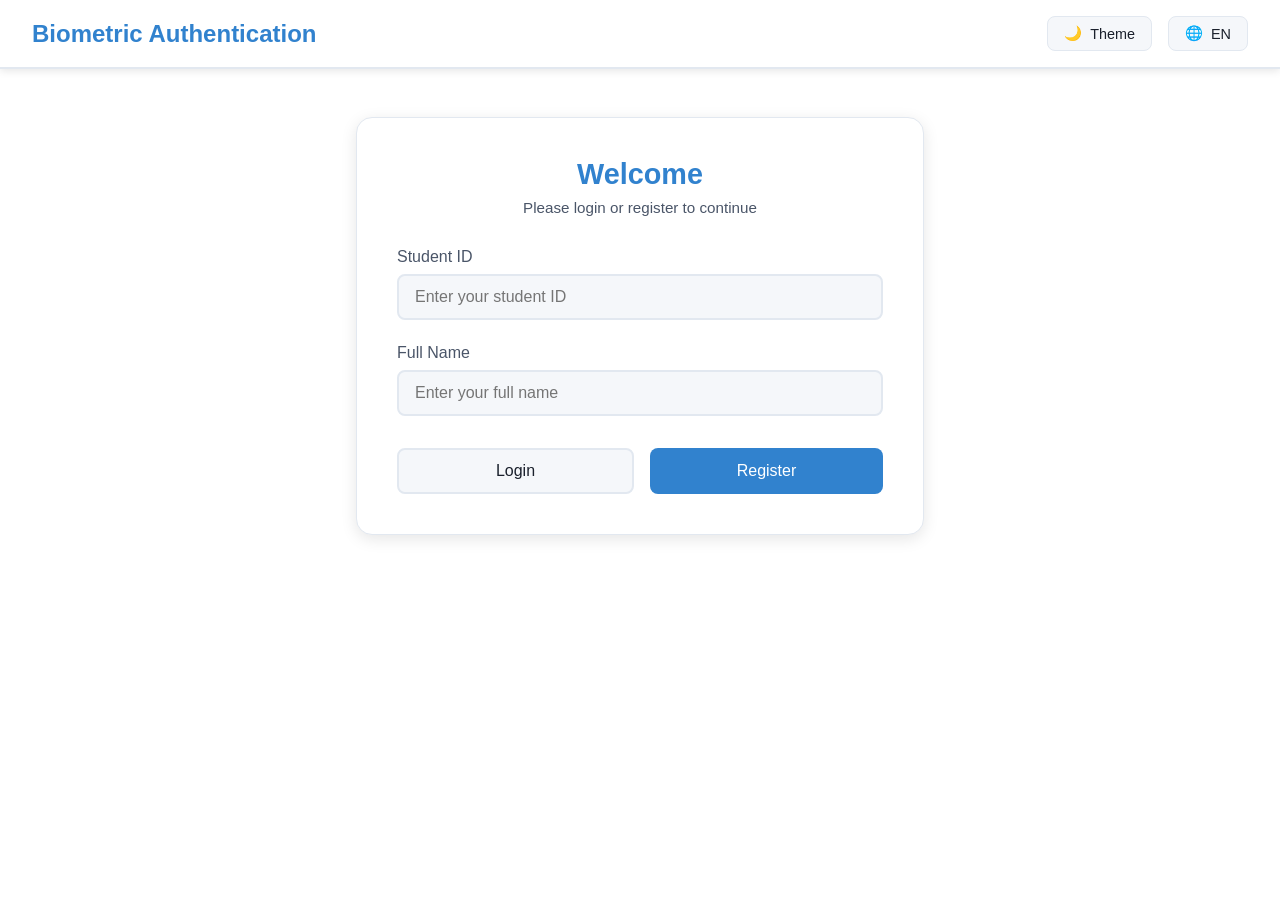
==== web/index.html @ 526c6e2d "docs (web): add web page files Get from AI." ====
<!DOCTYPE html>
<html lang="en" dir="ltr">
<head>
    <meta charset="UTF-8">
    <meta name="viewport" content="width=device-width, initial-scale=1.0">
    <title>Biometric Authentication System</title>
    <style>
        /* Main application styles with theme support and responsive design */
        
        :root {
            --bg-primary: #ffffff;
            --bg-secondary: #f5f7fa;
            --bg-card: #ffffff;
            --text-primary: #1a202c;
            --text-secondary: #4a5568;
            --accent: #3182ce;
            --accent-hover: #2c5282;
            --border: #e2e8f0;
            --success: #48bb78;
            --error: #f56565;
            --shadow: rgba(0, 0, 0, 0.1);
        }

        [data-theme="dark"] {
            --bg-primary: #1a202c;
            --bg-secondary: #2d3748;
            --bg-card: #2d3748;
            --text-primary: #f7fafc;
            --text-secondary: #cbd5e0;
            --accent: #4299e1;
            --accent-hover: #63b3ed;
            --border: #4a5568;
            --shadow: rgba(0, 0, 0, 0.3);
        }

        * {
            margin: 0;
            padding: 0;
            box-sizing: border-box;
        }

        body {
            font-family: 'Segoe UI', Tahoma, Geneva, Verdana, sans-serif;
            background: var(--bg-primary);
            color: var(--text-primary);
            transition: background 0.3s, color 0.3s;
            min-height: 100vh;
        }

        /* Header navigation bar */
        .header {
            background: var(--bg-card);
            border-bottom: 2px solid var(--border);
            padding: 1rem 2rem;
            display: flex;
            justify-content: space-between;
            align-items: center;
            box-shadow: 0 2px 8px var(--shadow);
        }

        .header-title {
            font-size: 1.5rem;
            font-weight: 600;
            color: var(--accent);
        }

        .header-controls {
            display: flex;
            gap: 1rem;
            align-items: center;
        }

        .icon-btn {
            background: var(--bg-secondary);
            border: 1px solid var(--border);
            padding: 0.5rem 1rem;
            border-radius: 8px;
            cursor: pointer;
            transition: all 0.3s;
            color: var(--text-primary);
            font-size: 0.9rem;
            display: flex;
            align-items: center;
            gap: 0.5rem;
        }

        .icon-btn:hover {
            background: var(--accent);
            color: white;
            transform: translateY(-2px);
        }

        /* Main container */
        .container {
            max-width: 600px;
            margin: 3rem auto;
            padding: 0 1rem;
        }

        .card {
            background: var(--bg-card);
            border-radius: 16px;
            padding: 2.5rem;
            box-shadow: 0 4px 16px var(--shadow);
            border: 1px solid var(--border);
        }

        .card-title {
            font-size: 1.8rem;
            margin-bottom: 0.5rem;
            text-align: center;
            color: var(--accent);
        }

        .card-subtitle {
            text-align: center;
            color: var(--text-secondary);
            margin-bottom: 2rem;
            font-size: 0.95rem;
        }

        /* Form elements */
        .form-group {
            margin-bottom: 1.5rem;
        }

        .form-label {
            display: block;
            margin-bottom: 0.5rem;
            font-weight: 500;
            color: var(--text-secondary);
        }

        .form-input {
            width: 100%;
            padding: 0.75rem 1rem;
            border: 2px solid var(--border);
            border-radius: 8px;
            font-size: 1rem;
            background: var(--bg-secondary);
            color: var(--text-primary);
            transition: border 0.3s;
        }

        .form-input:focus {
            outline: none;
            border-color: var(--accent);
        }

        /* Buttons */
        .btn {
            padding: 0.75rem 1.5rem;
            border: none;
            border-radius: 8px;
            font-size: 1rem;
            cursor: pointer;
            transition: all 0.3s;
            font-weight: 500;
        }

        .btn-primary {
            background: var(--accent);
            color: white;
            width: 100%;
        }

        .btn-primary:hover {
            background: var(--accent-hover);
            transform: translateY(-2px);
            box-shadow: 0 4px 12px var(--shadow);
        }

        .btn-secondary {
            background: var(--bg-secondary);
            color: var(--text-primary);
            border: 2px solid var(--border);
        }

        .btn-secondary:hover {
            background: var(--border);
        }

        .btn-group {
            display: flex;
            gap: 1rem;
            margin-top: 2rem;
        }

        .btn-group .btn {
            flex: 1;
        }

        /* Video preview */
        .video-container {
            position: relative;
            background: var(--bg-secondary);
            border-radius: 12px;
            overflow: hidden;
            margin-bottom: 1.5rem;
            border: 2px solid var(--border);
        }

        .video-preview {
            width: 100%;
            height: auto;
            display: block;
            max-height: 360px;
        }

        .video-placeholder {
            aspect-ratio: 4/3;
            display: flex;
            align-items: center;
            justify-content: center;
            color: var(--text-secondary);
            font-size: 1.1rem;
        }

        /* File upload */
        .file-upload {
            border: 2px dashed var(--border);
            border-radius: 12px;
            padding: 2rem;
            text-align: center;
            cursor: pointer;
            transition: all 0.3s;
            background: var(--bg-secondary);
            margin-bottom: 1rem;
        }

        .file-upload:hover {
            border-color: var(--accent);
            background: var(--bg-primary);
        }

        .file-upload-icon {
            font-size: 3rem;
            margin-bottom: 0.5rem;
            color: var(--accent);
        }

        .file-input {
            display: none;
        }

        /* Status messages */
        .status-message {
            padding: 1rem;
            border-radius: 8px;
            margin-top: 1.5rem;
            text-align: center;
            font-weight: 500;
            display: none;
        }

        .status-success {
            background: var(--success);
            color: white;
        }

        .status-error {
            background: var(--error);
            color: white;
        }

        /* Loading spinner */
        .spinner {
            border: 3px solid var(--border);
            border-top: 3px solid var(--accent);
            border-radius: 50%;
            width: 40px;
            height: 40px;
            animation: spin 1s linear infinite;
            margin: 2rem auto;
            display: none;
        }

        @keyframes spin {
            0% { transform: rotate(0deg); }
            100% { transform: rotate(360deg); }
        }

        /* Utilities */
        .hidden {
            display: none !important;
        }

        .text-center {
            text-align: center;
        }

        .mt-1 {
            margin-top: 1rem;
        }

        /* Responsive */
        @media (max-width: 640px) {
            .header {
                padding: 1rem;
                flex-direction: column;
                gap: 1rem;
            }

            .card {
                padding: 1.5rem;
            }

            .btn-group {
                flex-direction: column;
            }
        }
    </style>
</head>
<body>
    <!-- Header with controls -->
    <header class="header">
        <h1 class="header-title" data-i18n="app-title">Biometric Authentication</h1>
        <div class="header-controls">
            <button class="icon-btn" id="theme-toggle">
                <span id="theme-icon">🌙</span>
                <span data-i18n="theme">Theme</span>
            </button>
            <button class="icon-btn" id="lang-toggle">
                <span id="lang-icon">🌐</span>
                <span id="lang-text">EN</span>
            </button>
        </div>
    </header>

    <div class="container">
        <!-- Login/Register Page -->
        <div id="auth-page" class="card">
            <h2 class="card-title" data-i18n="auth-title">Welcome</h2>
            <p class="card-subtitle" data-i18n="auth-subtitle">Please login or register to continue</p>

            <div class="form-group">
                <label class="form-label" data-i18n="student-id">Student ID</label>
                <input type="text" class="form-input" id="student-id" placeholder="Enter your student ID">
            </div>

            <div class="form-group">
                <label class="form-label" data-i18n="full-name">Full Name</label>
                <input type="text" class="form-input" id="full-name" placeholder="Enter your full name">
            </div>

            <div class="btn-group">
                <button class="btn btn-secondary" id="login-btn" data-i18n="login">Login</button>
                <button class="btn btn-primary" id="register-btn" data-i18n="register">Register</button>
            </div>
        </div>

        <!-- Face Recognition Page -->
        <div id="face-page" class="card hidden">
            <h2 class="card-title" data-i18n="face-title">Face Recognition</h2>
            <p class="card-subtitle" data-i18n="face-subtitle">Capture or upload video for authentication</p>

            <div class="video-container">
                <video id="video-preview" class="video-preview" autoplay playsinline muted></video>
                <div id="video-placeholder" class="video-placeholder" data-i18n="video-placeholder">
                    📹 Camera preview will appear here
                </div>
            </div>

            <div class="file-upload" id="file-upload-area">
                <div class="file-upload-icon">📁</div>
                <p data-i18n="upload-text">Click to upload video or use camera</p>
                <input type="file" class="file-input" id="video-file" accept="video/*">
            </div>

            <div class="btn-group">
                <button class="btn btn-secondary" id="camera-btn" data-i18n="use-camera">Use Camera</button>
                <button class="btn btn-primary" id="submit-btn" data-i18n="submit">Submit</button>
            </div>

            <button class="btn btn-secondary mt-1" id="back-btn" data-i18n="back">Back</button>

            <div class="spinner" id="loading-spinner"></div>
            <div class="status-message" id="status-message"></div>
        </div>
    </div>

    <script>
        /* Application state and internationalization manager */
        
        const app = {
            currentLang: 'en',
            currentTheme: 'light',
            currentMode: null, // 'login' or 'register'
            videoStream: null,
            mediaRecorder: null,
            recordedChunks: [],
            uploadedFile: null
        };

        // Internationalization translations
        const i18n = {
            en: {
                'app-title': 'Biometric Authentication',
                'theme': 'Theme',
                'auth-title': 'Welcome',
                'auth-subtitle': 'Please login or register to continue',
                'student-id': 'Student ID',
                'full-name': 'Full Name',
                'login': 'Login',
                'register': 'Register',
                'face-title': 'Face Recognition',
                'face-subtitle': 'Capture or upload video for authentication',
                'video-placeholder': '📹 Camera preview will appear here',
                'upload-text': 'Click to upload video or use camera',
                'use-camera': 'Use Camera',
                'submit': 'Submit',
                'back': 'Back',
                'error-student-id': 'Please enter student ID',
                'error-full-name': 'Please enter full name for registration',
                'error-no-video': 'Please capture or upload a video',
                'success-register': 'Registration successful! Welcome',
                'success-login': 'Login successful! Welcome back',
                'error-server': 'Server error. Please try again'
            },
            fa: {
                'app-title': 'احراز هویت بیومتریک',
                'theme': 'تم',
                'auth-title': 'خوش آمدید',
                'auth-subtitle': 'لطفا وارد شوید یا ثبت نام کنید',
                'student-id': 'کد دانشجویی',
                'full-name': 'نام کامل',
                'login': 'ورود',
                'register': 'ثبت نام',
                'face-title': 'تشخیص چهره',
                'face-subtitle': 'ویدیو ضبط کنید یا آپلود کنید',
                'video-placeholder': '📹 پیش‌نمایش دوربین اینجا نمایش داده می‌شود',
                'upload-text': 'برای آپلود ویدیو یا استفاده از دوربین کلیک کنید',
                'use-camera': 'استفاده از دوربین',
                'submit': 'ارسال',
                'back': 'بازگشت',
                'error-student-id': 'لطفا کد دانشجویی را وارد کنید',
                'error-full-name': 'لطفا نام کامل را برای ثبت نام وارد کنید',
                'error-no-video': 'لطفا ویدیو ضبط یا آپلود کنید',
                'success-register': 'ثبت نام موفق! خوش آمدید',
                'success-login': 'ورود موفق! خوش آمدید',
                'error-server': 'خطای سرور. لطفا دوباره تلاش کنید'
            }
        };

        // DOM elements
        const elements = {
            authPage: document.getElementById('auth-page'),
            facePage: document.getElementById('face-page'),
            studentId: document.getElementById('student-id'),
            fullName: document.getElementById('full-name'),
            loginBtn: document.getElementById('login-btn'),
            registerBtn: document.getElementById('register-btn'),
            videoPreview: document.getElementById('video-preview'),
            videoPlaceholder: document.getElementById('video-placeholder'),
            fileUploadArea: document.getElementById('file-upload-area'),
            videoFile: document.getElementById('video-file'),
            cameraBtn: document.getElementById('camera-btn'),
            submitBtn: document.getElementById('submit-btn'),
            backBtn: document.getElementById('back-btn'),
            statusMessage: document.getElementById('status-message'),
            loadingSpinner: document.getElementById('loading-spinner'),
            themeToggle: document.getElementById('theme-toggle'),
            langToggle: document.getElementById('lang-toggle'),
            themeIcon: document.getElementById('theme-icon'),
            langText: document.getElementById('lang-text')
        };

        // Initialize application
        function init() {
            setupEventListeners();
            loadPreferences();
            updateI18n();
        }

        // Event listeners setup
        function setupEventListeners() {
            elements.loginBtn.addEventListener('click', () => handleAuth('login'));
            elements.registerBtn.addEventListener('click', () => handleAuth('register'));
            elements.cameraBtn.addEventListener('click', startCamera);
            elements.submitBtn.addEventListener('click', submitVideo);
            elements.backBtn.addEventListener('click', goBack);
            elements.themeToggle.addEventListener('click', toggleTheme);
            elements.langToggle.addEventListener('click', toggleLanguage);
            elements.fileUploadArea.addEventListener('click', () => elements.videoFile.click());
            elements.videoFile.addEventListener('change', handleFileUpload);
        }

        // Load user preferences from localStorage
        function loadPreferences() {
            const savedTheme = localStorage.getItem('theme') || 'light';
            const savedLang = localStorage.getItem('lang') || 'en';
            
            app.currentTheme = savedTheme;
            app.currentLang = savedLang;
            
            document.documentElement.setAttribute('data-theme', savedTheme);
            document.documentElement.setAttribute('lang', savedLang);
            document.documentElement.setAttribute('dir', savedLang === 'fa' ? 'rtl' : 'ltr');
            
            elements.themeIcon.textContent = savedTheme === 'dark' ? '☀️' : '🌙';
            elements.langText.textContent = savedLang === 'fa' ? 'FA' : 'EN';
        }

        // Toggle theme
        function toggleTheme() {
            app.currentTheme = app.currentTheme === 'light' ? 'dark' : 'light';
            document.documentElement.setAttribute('data-theme', app.currentTheme);
            elements.themeIcon.textContent = app.currentTheme === 'dark' ? '☀️' : '🌙';
            localStorage.setItem('theme', app.currentTheme);
        }

        // Toggle language
        function toggleLanguage() {
            app.currentLang = app.currentLang === 'en' ? 'fa' : 'en';
            document.documentElement.setAttribute('lang', app.currentLang);
            document.documentElement.setAttribute('dir', app.currentLang === 'fa' ? 'rtl' : 'ltr');
            elements.langText.textContent = app.currentLang === 'fa' ? 'FA' : 'EN';
            localStorage.setItem('lang', app.currentLang);
            updateI18n();
        }

        // Update all translatable elements
        function updateI18n() {
            document.querySelectorAll('[data-i18n]').forEach(element => {
                const key = element.getAttribute('data-i18n');
                if (i18n[app.currentLang][key]) {
                    element.textContent = i18n[app.currentLang][key];
                }
            });

            // Update placeholders
            elements.studentId.placeholder = app.currentLang === 'en' 
                ? 'Enter your student ID' 
                : 'کد دانشجویی خود را وارد کنید';
            elements.fullName.placeholder = app.currentLang === 'en' 
                ? 'Enter your full name' 
                : 'نام کامل خود را وارد کنید';
        }

        // Handle authentication (login/register)
        function handleAuth(mode) {
            const studentId = elements.studentId.value.trim();
            const fullName = elements.fullName.value.trim();

            if (!studentId) {
                showStatus(i18n[app.currentLang]['error-student-id'], 'error');
                return;
            }

            if (mode === 'register' && !fullName) {
                showStatus(i18n[app.currentLang]['error-full-name'], 'error');
                return;
            }

            app.currentMode = mode;
            app.studentId = studentId;
            app.fullName = fullName;

            showFacePage();
        }

        // Show face recognition page
        function showFacePage() {
            elements.authPage.classList.add('hidden');
            elements.facePage.classList.remove('hidden');
            resetFacePage();
        }

        // Go back to auth page
        function goBack() {
            stopCamera();
            elements.facePage.classList.add('hidden');
            elements.authPage.classList.remove('hidden');
            app.uploadedFile = null;
        }

        // Reset face page
        function resetFacePage() {
            elements.videoPreview.classList.add('hidden');
            elements.videoPlaceholder.classList.remove('hidden');
            elements.statusMessage.style.display = 'none';
            app.recordedChunks = [];
            app.uploadedFile = null;
        }

        // Start camera for recording
        async function startCamera() {
            try {
                stopCamera();
                
                const stream = await navigator.mediaDevices.getUserMedia({ 
                    video: { 
                        width: { ideal: 640 },
                        height: { ideal: 480 },
                        frameRate: { ideal: 15 }
                    }, 
                    audio: false 
                });
                
                app.videoStream = stream;
                elements.videoPreview.srcObject = stream;
                elements.videoPreview.classList.remove('hidden');
                elements.videoPlaceholder.classList.add('hidden');

                // Start recording
                app.recordedChunks = [];
                app.mediaRecorder = new MediaRecorder(stream, {
                    mimeType: 'video/webm;codecs=vp9'
                });

                app.mediaRecorder.ondataavailable = (event) => {
                    if (event.data.size > 0) {
                        app.recordedChunks.push(event.data);
                    }
                };

                app.mediaRecorder.start();

                // Auto-stop after 5 seconds
                setTimeout(() => {
                    if (app.mediaRecorder && app.mediaRecorder.state === 'recording') {
                        app.mediaRecorder.stop();
                    }
                }, 5000);

            } catch (error) {
                console.error('Camera error:', error);
                showStatus('Cannot access camera', 'error');
            }
        }

        // Stop camera stream
        function stopCamera() {
            if (app.videoStream) {
                app.videoStream.getTracks().forEach(track => track.stop());
                app.videoStream = null;
            }
            if (app.mediaRecorder && app.mediaRecorder.state === 'recording') {
                app.mediaRecorder.stop();
            }
        }

        // Handle file upload
        function handleFileUpload(event) {
            const file = event.target.files[0];
            if (file && file.type.startsWith('video/')) {
                app.uploadedFile = file;
                elements.videoPreview.src = URL.createObjectURL(file);
                elements.videoPreview.srcObject = null;
                elements.videoPreview.classList.remove('hidden');
                elements.videoPlaceholder.classList.add('hidden');
            }
        }

        // Process and compress video
        async function processVideo(blob) {
            return new Promise((resolve) => {
                const video = document.createElement('video');
                video.src = URL.createObjectURL(blob);
                
                video.onloadedmetadata = () => {
                    const canvas = document.createElement('canvas');
                    const ctx = canvas.getContext('2d');
                    
                    // Set target dimensions
                    const targetWidth = 360;
                    const aspectRatio = video.videoHeight / video.videoWidth;
                    const targetHeight = Math.round(targetWidth * aspectRatio);
                    
                    canvas.width = targetWidth;
                    canvas.height = targetHeight;

                    const stream = canvas.captureStream(15); // 15 fps
                    const recorder = new MediaRecorder(stream, {
                        mimeType: 'video/webm;codecs=vp9',
                        videoBitsPerSecond: 500000 // 500 kbps
                    });

                    const chunks = [];
                    recorder.ondataavailable = (e) => chunks.push(e.data);
                    recorder.onstop = () => resolve(new Blob(chunks, { type: 'video/webm' }));

                    recorder.start();
                    video.play();

                    // Draw frames
                    const drawFrame = () => {
                        if (video.paused || video.ended) {
                            recorder.stop();
                            return;
                        }
                        ctx.drawImage(video, 0, 0, targetWidth, targetHeight);
                        requestAnimationFrame(drawFrame);
                    };
                    drawFrame();
                };
            });
        }

        // Submit video to server
        async function submitVideo() {
            let videoBlob = null;

            if (app.uploadedFile) {
                videoBlob = app.uploadedFile;
            } else if (app.recordedChunks.length > 0) {
                videoBlob = new Blob(app.recordedChunks, { type: 'video/webm' });
                videoBlob = await processVideo(videoBlob);
            } else {
                showStatus(i18n[app.currentLang]['error-no-video'], 'error');
                return;
            }

            stopCamera();
            showLoading(true);

            const formData = new FormData();
            formData.append('video', videoBlob, 'video.mp4');
            formData.append('student_id', app.studentId);
            formData.append('mode', app.currentMode);
            
            if (app.currentMode === 'register') {
                formData.append('full_name', app.fullName);
            }

            try {
                const response = await fetch('/api/authenticate', {
                    method: 'POST',
                    body: formData
                });

                const result = await response.json();
                
                showLoading(false);

                if (response.ok && result.success) {
                    const successMsg = app.currentMode === 'register' 
                        ? `${i18n[app.currentLang]['success-register']} ${result.name || app.fullName}`
                        : `${i18n[app.currentLang]['success-login']} ${result.name || ''}`;
                    showStatus(successMsg, 'success');
                } else {
                    showStatus(result.message || i18n[app.currentLang]['error-server'], 'error');
                }
            } catch (error) {
                console.error('Submit error:', error);
                showLoading(false);
                showStatus(i18n[app.currentLang]['error-server'], 'error');
            }
        }

        // Show status message
        function showStatus(message, type) {
            elements.statusMessage.textContent = message;
            elements.statusMessage.className = `status-message status-${type}`;
            elements.statusMessage.style.display = 'block';
            
            setTimeout(() => {
                elements.statusMessage.style.display = 'none';
            }, 5000);
        }

        // Show/hide loading spinner
        function showLoading(show) {
            elements.loadingSpinner.style.display = show ? 'block' : 'none';
            elements.submitBtn.disabled = show;
        }

        // Initialize on page load
        init();
    </script>
</body>
</html>
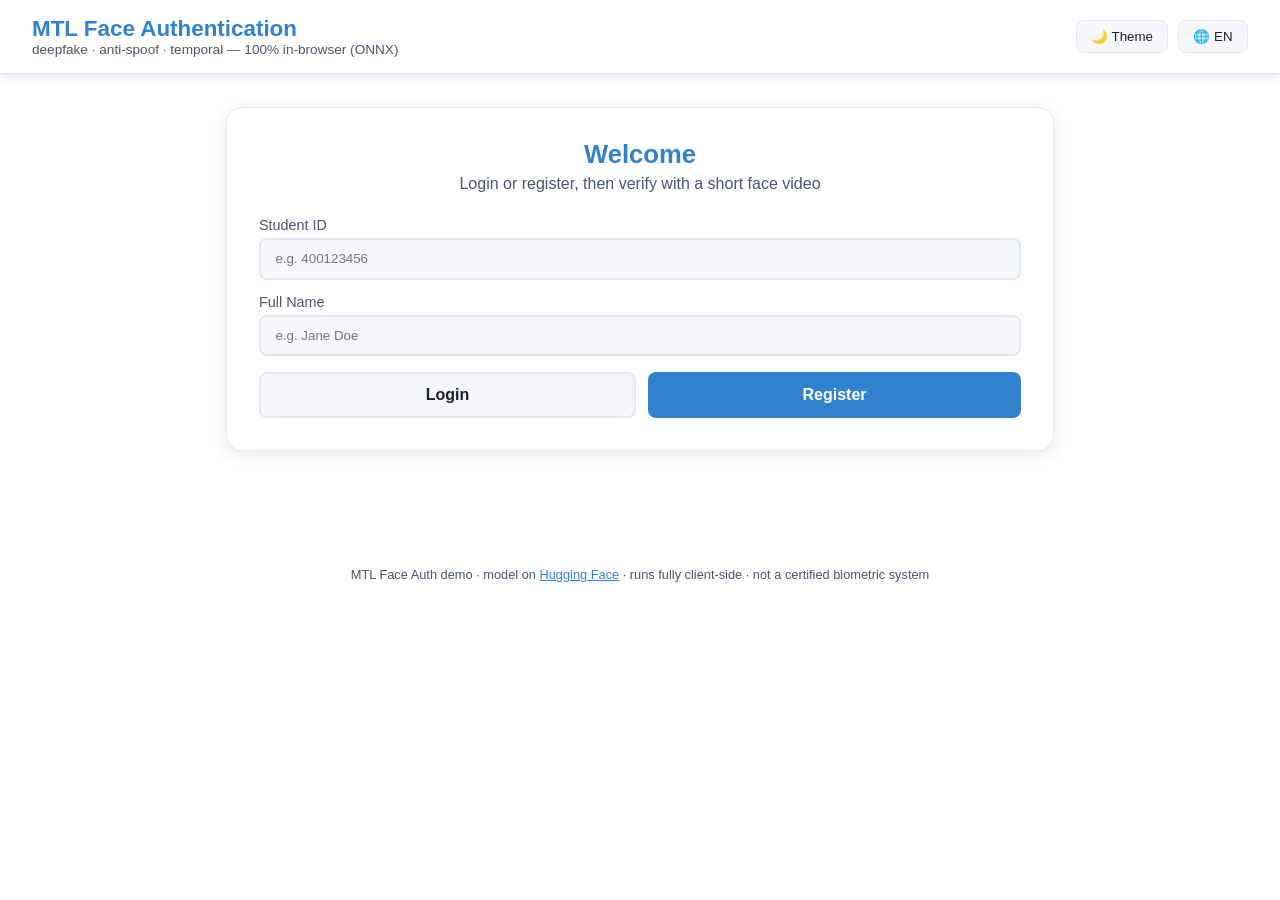
==== commit 89a29c2c: "feat: add HF Spaces demo, checkpoint export/upload tooling, and in-browser ONNX page" ====
--- a/web/index.html
+++ b/web/index.html
@@ -1,772 +1,186 @@
 <!DOCTYPE html>
 <html lang="en" dir="ltr">
 <head>
-    <meta charset="UTF-8">
-    <meta name="viewport" content="width=device-width, initial-scale=1.0">
-    <title>Biometric Authentication System</title>
-    <style>
-        /* Main application styles with theme support and responsive design */
-        
-        :root {
-            --bg-primary: #ffffff;
-            --bg-secondary: #f5f7fa;
-            --bg-card: #ffffff;
-            --text-primary: #1a202c;
-            --text-secondary: #4a5568;
-            --accent: #3182ce;
-            --accent-hover: #2c5282;
-            --border: #e2e8f0;
-            --success: #48bb78;
-            --error: #f56565;
-            --shadow: rgba(0, 0, 0, 0.1);
-        }
-
-        [data-theme="dark"] {
-            --bg-primary: #1a202c;
-            --bg-secondary: #2d3748;
-            --bg-card: #2d3748;
-            --text-primary: #f7fafc;
-            --text-secondary: #cbd5e0;
-            --accent: #4299e1;
-            --accent-hover: #63b3ed;
-            --border: #4a5568;
-            --shadow: rgba(0, 0, 0, 0.3);
-        }
-
-        * {
-            margin: 0;
-            padding: 0;
-            box-sizing: border-box;
-        }
-
-        body {
-            font-family: 'Segoe UI', Tahoma, Geneva, Verdana, sans-serif;
-            background: var(--bg-primary);
-            color: var(--text-primary);
-            transition: background 0.3s, color 0.3s;
-            min-height: 100vh;
-        }
-
-        /* Header navigation bar */
-        .header {
-            background: var(--bg-card);
-            border-bottom: 2px solid var(--border);
-            padding: 1rem 2rem;
-            display: flex;
-            justify-content: space-between;
-            align-items: center;
-            box-shadow: 0 2px 8px var(--shadow);
-        }
-
-        .header-title {
-            font-size: 1.5rem;
-            font-weight: 600;
-            color: var(--accent);
-        }
-
-        .header-controls {
-            display: flex;
-            gap: 1rem;
-            align-items: center;
-        }
-
-        .icon-btn {
-            background: var(--bg-secondary);
-            border: 1px solid var(--border);
-            padding: 0.5rem 1rem;
-            border-radius: 8px;
-            cursor: pointer;
-            transition: all 0.3s;
-            color: var(--text-primary);
-            font-size: 0.9rem;
-            display: flex;
-            align-items: center;
-            gap: 0.5rem;
-        }
-
-        .icon-btn:hover {
-            background: var(--accent);
-            color: white;
-            transform: translateY(-2px);
-        }
-
-        /* Main container */
-        .container {
-            max-width: 600px;
-            margin: 3rem auto;
-            padding: 0 1rem;
-        }
-
-        .card {
-            background: var(--bg-card);
-            border-radius: 16px;
-            padding: 2.5rem;
-            box-shadow: 0 4px 16px var(--shadow);
-            border: 1px solid var(--border);
-        }
-
-        .card-title {
-            font-size: 1.8rem;
-            margin-bottom: 0.5rem;
-            text-align: center;
-            color: var(--accent);
-        }
-
-        .card-subtitle {
-            text-align: center;
-            color: var(--text-secondary);
-            margin-bottom: 2rem;
-            font-size: 0.95rem;
-        }
-
-        /* Form elements */
-        .form-group {
-            margin-bottom: 1.5rem;
-        }
-
-        .form-label {
-            display: block;
-            margin-bottom: 0.5rem;
-            font-weight: 500;
-            color: var(--text-secondary);
-        }
-
-        .form-input {
-            width: 100%;
-            padding: 0.75rem 1rem;
-            border: 2px solid var(--border);
-            border-radius: 8px;
-            font-size: 1rem;
-            background: var(--bg-secondary);
-            color: var(--text-primary);
-            transition: border 0.3s;
-        }
-
-        .form-input:focus {
-            outline: none;
-            border-color: var(--accent);
-        }
-
-        /* Buttons */
-        .btn {
-            padding: 0.75rem 1.5rem;
-            border: none;
-            border-radius: 8px;
-            font-size: 1rem;
-            cursor: pointer;
-            transition: all 0.3s;
-            font-weight: 500;
-        }
-
-        .btn-primary {
-            background: var(--accent);
-            color: white;
-            width: 100%;
-        }
-
-        .btn-primary:hover {
-            background: var(--accent-hover);
-            transform: translateY(-2px);
-            box-shadow: 0 4px 12px var(--shadow);
-        }
-
-        .btn-secondary {
-            background: var(--bg-secondary);
-            color: var(--text-primary);
-            border: 2px solid var(--border);
-        }
-
-        .btn-secondary:hover {
-            background: var(--border);
-        }
-
-        .btn-group {
-            display: flex;
-            gap: 1rem;
-            margin-top: 2rem;
-        }
-
-        .btn-group .btn {
-            flex: 1;
-        }
-
-        /* Video preview */
-        .video-container {
-            position: relative;
-            background: var(--bg-secondary);
-            border-radius: 12px;
-            overflow: hidden;
-            margin-bottom: 1.5rem;
-            border: 2px solid var(--border);
-        }
-
-        .video-preview {
-            width: 100%;
-            height: auto;
-            display: block;
-            max-height: 360px;
-        }
-
-        .video-placeholder {
-            aspect-ratio: 4/3;
-            display: flex;
-            align-items: center;
-            justify-content: center;
-            color: var(--text-secondary);
-            font-size: 1.1rem;
-        }
-
-        /* File upload */
-        .file-upload {
-            border: 2px dashed var(--border);
-            border-radius: 12px;
-            padding: 2rem;
-            text-align: center;
-            cursor: pointer;
-            transition: all 0.3s;
-            background: var(--bg-secondary);
-            margin-bottom: 1rem;
-        }
-
-        .file-upload:hover {
-            border-color: var(--accent);
-            background: var(--bg-primary);
-        }
-
-        .file-upload-icon {
-            font-size: 3rem;
-            margin-bottom: 0.5rem;
-            color: var(--accent);
-        }
-
-        .file-input {
-            display: none;
-        }
-
-        /* Status messages */
-        .status-message {
-            padding: 1rem;
-            border-radius: 8px;
-            margin-top: 1.5rem;
-            text-align: center;
-            font-weight: 500;
-            display: none;
-        }
-
-        .status-success {
-            background: var(--success);
-            color: white;
-        }
-
-        .status-error {
-            background: var(--error);
-            color: white;
-        }
-
-        /* Loading spinner */
-        .spinner {
-            border: 3px solid var(--border);
-            border-top: 3px solid var(--accent);
-            border-radius: 50%;
-            width: 40px;
-            height: 40px;
-            animation: spin 1s linear infinite;
-            margin: 2rem auto;
-            display: none;
-        }
-
-        @keyframes spin {
-            0% { transform: rotate(0deg); }
-            100% { transform: rotate(360deg); }
-        }
-
-        /* Utilities */
-        .hidden {
-            display: none !important;
-        }
-
-        .text-center {
-            text-align: center;
-        }
-
-        .mt-1 {
-            margin-top: 1rem;
-        }
-
-        /* Responsive */
-        @media (max-width: 640px) {
-            .header {
-                padding: 1rem;
-                flex-direction: column;
-                gap: 1rem;
-            }
-
-            .card {
-                padding: 1.5rem;
-            }
-
-            .btn-group {
-                flex-direction: column;
-            }
-        }
-    </style>
+<meta charset="UTF-8">
+<meta name="viewport" content="width=device-width, initial-scale=1.0">
+<title>MTL Face Auth - Deepfake & Spoof Detection (in-browser)</title>
+<meta name="description" content="Multi-task EfficientNet-B2 face authentication demo: deepfake + anti-spoof + temporal scoring, running fully in your browser via ONNX Runtime Web.">
+<style>
+:root{--bg:#fff;--bg2:#f5f7fa;--card:#fff;--tx:#1a202c;--tx2:#4a5568;--ac:#3182ce;--ach:#2c5282;--bd:#e2e8f0;--ok:#38a169;--bad:#e53e3e;--sh:rgba(0,0,0,.1)}
+[data-theme=dark]{--bg:#1a202c;--bg2:#2d3748;--card:#2d3748;--tx:#f7fafc;--tx2:#cbd5e0;--ac:#4299e1;--ach:#63b3ed;--bd:#4a5568;--sh:rgba(0,0,0,.3)}
+*{margin:0;padding:0;box-sizing:border-box}
+body{font-family:'Segoe UI',Tahoma,sans-serif;background:var(--bg);color:var(--tx);min-height:100vh;transition:background .3s,color .3s}
+.header{background:var(--card);border-bottom:2px solid var(--bd);padding:1rem 2rem;display:flex;justify-content:space-between;align-items:center;box-shadow:0 2px 8px var(--sh);flex-wrap:wrap;gap:.75rem}
+.header-title{font-size:1.4rem;font-weight:700;color:var(--ac)}
+.header-sub{font-size:.85rem;color:var(--tx2)}
+.header-controls{display:flex;gap:.6rem}
+.icon-btn{background:var(--bg2);border:1px solid var(--bd);padding:.5rem .9rem;border-radius:8px;cursor:pointer;color:var(--tx)}
+.icon-btn:hover{background:var(--ac);color:#fff}
+.container{max-width:860px;margin:2rem auto;padding:0 1rem 3rem}
+.card{background:var(--card);border-radius:16px;padding:2rem;box-shadow:0 4px 16px var(--sh);border:1px solid var(--bd);margin-bottom:1.25rem}
+.card-title{font-size:1.6rem;color:var(--ac);text-align:center}
+.card-subtitle{text-align:center;color:var(--tx2);margin:.4rem 0 1.5rem}
+.grid{display:grid;grid-template-columns:1fr 1fr;gap:1.25rem}
+@media(max-width:720px){.grid{grid-template-columns:1fr}.card{padding:1.25rem}}
+.video-wrap{background:var(--bg2);border:2px solid var(--bd);border-radius:12px;overflow:hidden;min-height:220px;display:flex;align-items:center;justify-content:center}
+video{width:100%;max-height:340px;display:block;background:#000}
+.placeholder{padding:2rem;color:var(--tx2);text-align:center}
+.drop{border:2px dashed var(--bd);border-radius:12px;padding:1.25rem;text-align:center;cursor:pointer;background:var(--bg2);margin-top:1rem}
+.drop:hover{border-color:var(--ac)}
+.drop input{display:none}
+.btn{padding:.75rem 1.25rem;border:none;border-radius:8px;font-size:1rem;cursor:pointer;font-weight:600}
+.btn-p{background:var(--ac);color:#fff;width:100%}
+.btn-p:hover{background:var(--ach)}
+.btn-s{background:var(--bg2);color:var(--tx);border:2px solid var(--bd)}
+.btn-s:hover{background:var(--bd)}
+.row{display:flex;gap:.75rem;margin-top:1rem;flex-wrap:wrap}
+.row .btn{flex:1;min-width:140px}
+label.lbl{display:block;margin:.9rem 0 .3rem;color:var(--tx2);font-size:.9rem}
+input[type=text]{width:100%;padding:.7rem .9rem;border:2px solid var(--bd);border-radius:8px;background:var(--bg2);color:var(--tx)}
+input[type=range]{width:100%}
+.val{font-variant-numeric:tabular-nums;color:var(--tx)}
+.badge{display:inline-block;padding:.25rem .7rem;border-radius:999px;font-size:.8rem;font-weight:700}
+.b-pass{background:var(--ok);color:#fff}.b-block{background:var(--bad);color:#fff}.b-wait{background:var(--bg2);color:var(--tx2);border:1px solid var(--bd)}
+table.scores{width:100%;border-collapse:collapse;margin-top:1rem}
+table.scores th,table.scores td{padding:.6rem;border-bottom:1px solid var(--bd);text-align:left;font-variant-numeric:tabular-nums}
+.bar{height:10px;background:var(--bg2);border-radius:6px;overflow:hidden;margin-top:.3rem}
+.bar>i{display:block;height:100%;background:var(--ac)}
+.bar>i.flag{background:var(--bad)}
+.thumbs{display:grid;grid-template-columns:repeat(8,1fr);gap:4px;margin-top:1rem}
+.thumbs img{width:100%;border-radius:6px;border:1px solid var(--bd)}
+.note{font-size:.85rem;color:var(--tx2);margin-top:1rem}
+.spinner{border:3px solid var(--bd);border-top:3px solid var(--ac);border-radius:50%;width:40px;height:40px;animation:sp 1s linear infinite;margin:1.25rem auto;display:none}
+@keyframes sp{to{transform:rotate(360deg)}}
+.status{padding:1rem;border-radius:8px;margin-top:1rem;text-align:center;display:none;font-weight:600}
+.status.ok{display:block;background:var(--ok);color:#fff}
+.status.err{display:block;background:var(--bad);color:#fff}
+.status.info{display:block;background:var(--bg2);color:var(--tx);border:1px solid var(--bd)}
+.hidden{display:none!important}
+footer{text-align:center;color:var(--tx2);font-size:.8rem;padding:1rem}
+footer a{color:var(--ac)}
+</style>
 </head>
 <body>
-    <!-- Header with controls -->
-    <header class="header">
-        <h1 class="header-title" data-i18n="app-title">Biometric Authentication</h1>
-        <div class="header-controls">
-            <button class="icon-btn" id="theme-toggle">
-                <span id="theme-icon">🌙</span>
-                <span data-i18n="theme">Theme</span>
-            </button>
-            <button class="icon-btn" id="lang-toggle">
-                <span id="lang-icon">🌐</span>
-                <span id="lang-text">EN</span>
-            </button>
-        </div>
-    </header>
-
-    <div class="container">
-        <!-- Login/Register Page -->
-        <div id="auth-page" class="card">
-            <h2 class="card-title" data-i18n="auth-title">Welcome</h2>
-            <p class="card-subtitle" data-i18n="auth-subtitle">Please login or register to continue</p>
-
-            <div class="form-group">
-                <label class="form-label" data-i18n="student-id">Student ID</label>
-                <input type="text" class="form-input" id="student-id" placeholder="Enter your student ID">
-            </div>
-
-            <div class="form-group">
-                <label class="form-label" data-i18n="full-name">Full Name</label>
-                <input type="text" class="form-input" id="full-name" placeholder="Enter your full name">
-            </div>
-
-            <div class="btn-group">
-                <button class="btn btn-secondary" id="login-btn" data-i18n="login">Login</button>
-                <button class="btn btn-primary" id="register-btn" data-i18n="register">Register</button>
-            </div>
-        </div>
-
-        <!-- Face Recognition Page -->
-        <div id="face-page" class="card hidden">
-            <h2 class="card-title" data-i18n="face-title">Face Recognition</h2>
-            <p class="card-subtitle" data-i18n="face-subtitle">Capture or upload video for authentication</p>
-
-            <div class="video-container">
-                <video id="video-preview" class="video-preview" autoplay playsinline muted></video>
-                <div id="video-placeholder" class="video-placeholder" data-i18n="video-placeholder">
-                    📹 Camera preview will appear here
-                </div>
-            </div>
-
-            <div class="file-upload" id="file-upload-area">
-                <div class="file-upload-icon">📁</div>
-                <p data-i18n="upload-text">Click to upload video or use camera</p>
-                <input type="file" class="file-input" id="video-file" accept="video/*">
-            </div>
-
-            <div class="btn-group">
-                <button class="btn btn-secondary" id="camera-btn" data-i18n="use-camera">Use Camera</button>
-                <button class="btn btn-primary" id="submit-btn" data-i18n="submit">Submit</button>
-            </div>
-
-            <button class="btn btn-secondary mt-1" id="back-btn" data-i18n="back">Back</button>
-
-            <div class="spinner" id="loading-spinner"></div>
-            <div class="status-message" id="status-message"></div>
-        </div>
-    </div>
-
-    <script>
-        /* Application state and internationalization manager */
-        
-        const app = {
-            currentLang: 'en',
-            currentTheme: 'light',
-            currentMode: null, // 'login' or 'register'
-            videoStream: null,
-            mediaRecorder: null,
-            recordedChunks: [],
-            uploadedFile: null
-        };
-
-        // Internationalization translations
-        const i18n = {
-            en: {
-                'app-title': 'Biometric Authentication',
-                'theme': 'Theme',
-                'auth-title': 'Welcome',
-                'auth-subtitle': 'Please login or register to continue',
-                'student-id': 'Student ID',
-                'full-name': 'Full Name',
-                'login': 'Login',
-                'register': 'Register',
-                'face-title': 'Face Recognition',
-                'face-subtitle': 'Capture or upload video for authentication',
-                'video-placeholder': '📹 Camera preview will appear here',
-                'upload-text': 'Click to upload video or use camera',
-                'use-camera': 'Use Camera',
-                'submit': 'Submit',
-                'back': 'Back',
-                'error-student-id': 'Please enter student ID',
-                'error-full-name': 'Please enter full name for registration',
-                'error-no-video': 'Please capture or upload a video',
-                'success-register': 'Registration successful! Welcome',
-                'success-login': 'Login successful! Welcome back',
-                'error-server': 'Server error. Please try again'
-            },
-            fa: {
-                'app-title': 'احراز هویت بیومتریک',
-                'theme': 'تم',
-                'auth-title': 'خوش آمدید',
-                'auth-subtitle': 'لطفا وارد شوید یا ثبت نام کنید',
-                'student-id': 'کد دانشجویی',
-                'full-name': 'نام کامل',
-                'login': 'ورود',
-                'register': 'ثبت نام',
-                'face-title': 'تشخیص چهره',
-                'face-subtitle': 'ویدیو ضبط کنید یا آپلود کنید',
-                'video-placeholder': '📹 پیش‌نمایش دوربین اینجا نمایش داده می‌شود',
-                'upload-text': 'برای آپلود ویدیو یا استفاده از دوربین کلیک کنید',
-                'use-camera': 'استفاده از دوربین',
-                'submit': 'ارسال',
-                'back': 'بازگشت',
-                'error-student-id': 'لطفا کد دانشجویی را وارد کنید',
-                'error-full-name': 'لطفا نام کامل را برای ثبت نام وارد کنید',
-                'error-no-video': 'لطفا ویدیو ضبط یا آپلود کنید',
-                'success-register': 'ثبت نام موفق! خوش آمدید',
-                'success-login': 'ورود موفق! خوش آمدید',
-                'error-server': 'خطای سرور. لطفا دوباره تلاش کنید'
-            }
-        };
-
-        // DOM elements
-        const elements = {
-            authPage: document.getElementById('auth-page'),
-            facePage: document.getElementById('face-page'),
-            studentId: document.getElementById('student-id'),
-            fullName: document.getElementById('full-name'),
-            loginBtn: document.getElementById('login-btn'),
-            registerBtn: document.getElementById('register-btn'),
-            videoPreview: document.getElementById('video-preview'),
-            videoPlaceholder: document.getElementById('video-placeholder'),
-            fileUploadArea: document.getElementById('file-upload-area'),
-            videoFile: document.getElementById('video-file'),
-            cameraBtn: document.getElementById('camera-btn'),
-            submitBtn: document.getElementById('submit-btn'),
-            backBtn: document.getElementById('back-btn'),
-            statusMessage: document.getElementById('status-message'),
-            loadingSpinner: document.getElementById('loading-spinner'),
-            themeToggle: document.getElementById('theme-toggle'),
-            langToggle: document.getElementById('lang-toggle'),
-            themeIcon: document.getElementById('theme-icon'),
-            langText: document.getElementById('lang-text')
-        };
-
-        // Initialize application
-        function init() {
-            setupEventListeners();
-            loadPreferences();
-            updateI18n();
-        }
-
-        // Event listeners setup
-        function setupEventListeners() {
-            elements.loginBtn.addEventListener('click', () => handleAuth('login'));
-            elements.registerBtn.addEventListener('click', () => handleAuth('register'));
-            elements.cameraBtn.addEventListener('click', startCamera);
-            elements.submitBtn.addEventListener('click', submitVideo);
-            elements.backBtn.addEventListener('click', goBack);
-            elements.themeToggle.addEventListener('click', toggleTheme);
-            elements.langToggle.addEventListener('click', toggleLanguage);
-            elements.fileUploadArea.addEventListener('click', () => elements.videoFile.click());
-            elements.videoFile.addEventListener('change', handleFileUpload);
-        }
-
-        // Load user preferences from localStorage
-        function loadPreferences() {
-            const savedTheme = localStorage.getItem('theme') || 'light';
-            const savedLang = localStorage.getItem('lang') || 'en';
-            
-            app.currentTheme = savedTheme;
-            app.currentLang = savedLang;
-            
-            document.documentElement.setAttribute('data-theme', savedTheme);
-            document.documentElement.setAttribute('lang', savedLang);
-            document.documentElement.setAttribute('dir', savedLang === 'fa' ? 'rtl' : 'ltr');
-            
-            elements.themeIcon.textContent = savedTheme === 'dark' ? '☀️' : '🌙';
-            elements.langText.textContent = savedLang === 'fa' ? 'FA' : 'EN';
-        }
-
-        // Toggle theme
-        function toggleTheme() {
-            app.currentTheme = app.currentTheme === 'light' ? 'dark' : 'light';
-            document.documentElement.setAttribute('data-theme', app.currentTheme);
-            elements.themeIcon.textContent = app.currentTheme === 'dark' ? '☀️' : '🌙';
-            localStorage.setItem('theme', app.currentTheme);
-        }
-
-        // Toggle language
-        function toggleLanguage() {
-            app.currentLang = app.currentLang === 'en' ? 'fa' : 'en';
-            document.documentElement.setAttribute('lang', app.currentLang);
-            document.documentElement.setAttribute('dir', app.currentLang === 'fa' ? 'rtl' : 'ltr');
-            elements.langText.textContent = app.currentLang === 'fa' ? 'FA' : 'EN';
-            localStorage.setItem('lang', app.currentLang);
-            updateI18n();
-        }
-
-        // Update all translatable elements
-        function updateI18n() {
-            document.querySelectorAll('[data-i18n]').forEach(element => {
-                const key = element.getAttribute('data-i18n');
-                if (i18n[app.currentLang][key]) {
-                    element.textContent = i18n[app.currentLang][key];
-                }
-            });
-
-            // Update placeholders
-            elements.studentId.placeholder = app.currentLang === 'en' 
-                ? 'Enter your student ID' 
-                : 'کد دانشجویی خود را وارد کنید';
-            elements.fullName.placeholder = app.currentLang === 'en' 
-                ? 'Enter your full name' 
-                : 'نام کامل خود را وارد کنید';
-        }
-
-        // Handle authentication (login/register)
-        function handleAuth(mode) {
-            const studentId = elements.studentId.value.trim();
-            const fullName = elements.fullName.value.trim();
-
-            if (!studentId) {
-                showStatus(i18n[app.currentLang]['error-student-id'], 'error');
-                return;
-            }
-
-            if (mode === 'register' && !fullName) {
-                showStatus(i18n[app.currentLang]['error-full-name'], 'error');
-                return;
-            }
-
-            app.currentMode = mode;
-            app.studentId = studentId;
-            app.fullName = fullName;
-
-            showFacePage();
-        }
-
-        // Show face recognition page
-        function showFacePage() {
-            elements.authPage.classList.add('hidden');
-            elements.facePage.classList.remove('hidden');
-            resetFacePage();
-        }
-
-        // Go back to auth page
-        function goBack() {
-            stopCamera();
-            elements.facePage.classList.add('hidden');
-            elements.authPage.classList.remove('hidden');
-            app.uploadedFile = null;
-        }
-
-        // Reset face page
-        function resetFacePage() {
-            elements.videoPreview.classList.add('hidden');
-            elements.videoPlaceholder.classList.remove('hidden');
-            elements.statusMessage.style.display = 'none';
-            app.recordedChunks = [];
-            app.uploadedFile = null;
-        }
-
-        // Start camera for recording
-        async function startCamera() {
-            try {
-                stopCamera();
-                
-                const stream = await navigator.mediaDevices.getUserMedia({ 
-                    video: { 
-                        width: { ideal: 640 },
-                        height: { ideal: 480 },
-                        frameRate: { ideal: 15 }
-                    }, 
-                    audio: false 
-                });
-                
-                app.videoStream = stream;
-                elements.videoPreview.srcObject = stream;
-                elements.videoPreview.classList.remove('hidden');
-                elements.videoPlaceholder.classList.add('hidden');
-
-                // Start recording
-                app.recordedChunks = [];
-                app.mediaRecorder = new MediaRecorder(stream, {
-                    mimeType: 'video/webm;codecs=vp9'
-                });
-
-                app.mediaRecorder.ondataavailable = (event) => {
-                    if (event.data.size > 0) {
-                        app.recordedChunks.push(event.data);
-                    }
-                };
-
-                app.mediaRecorder.start();
-
-                // Auto-stop after 5 seconds
-                setTimeout(() => {
-                    if (app.mediaRecorder && app.mediaRecorder.state === 'recording') {
-                        app.mediaRecorder.stop();
-                    }
-                }, 5000);
-
-            } catch (error) {
-                console.error('Camera error:', error);
-                showStatus('Cannot access camera', 'error');
-            }
-        }
-
-        // Stop camera stream
-        function stopCamera() {
-            if (app.videoStream) {
-                app.videoStream.getTracks().forEach(track => track.stop());
-                app.videoStream = null;
-            }
-            if (app.mediaRecorder && app.mediaRecorder.state === 'recording') {
-                app.mediaRecorder.stop();
-            }
-        }
-
-        // Handle file upload
-        function handleFileUpload(event) {
-            const file = event.target.files[0];
-            if (file && file.type.startsWith('video/')) {
-                app.uploadedFile = file;
-                elements.videoPreview.src = URL.createObjectURL(file);
-                elements.videoPreview.srcObject = null;
-                elements.videoPreview.classList.remove('hidden');
-                elements.videoPlaceholder.classList.add('hidden');
-            }
-        }
-
-        // Process and compress video
-        async function processVideo(blob) {
-            return new Promise((resolve) => {
-                const video = document.createElement('video');
-                video.src = URL.createObjectURL(blob);
-                
-                video.onloadedmetadata = () => {
-                    const canvas = document.createElement('canvas');
-                    const ctx = canvas.getContext('2d');
-                    
-                    // Set target dimensions
-                    const targetWidth = 360;
-                    const aspectRatio = video.videoHeight / video.videoWidth;
-                    const targetHeight = Math.round(targetWidth * aspectRatio);
-                    
-                    canvas.width = targetWidth;
-                    canvas.height = targetHeight;
-
-                    const stream = canvas.captureStream(15); // 15 fps
-                    const recorder = new MediaRecorder(stream, {
-                        mimeType: 'video/webm;codecs=vp9',
-                        videoBitsPerSecond: 500000 // 500 kbps
-                    });
-
-                    const chunks = [];
-                    recorder.ondataavailable = (e) => chunks.push(e.data);
-                    recorder.onstop = () => resolve(new Blob(chunks, { type: 'video/webm' }));
-
-                    recorder.start();
-                    video.play();
-
-                    // Draw frames
-                    const drawFrame = () => {
-                        if (video.paused || video.ended) {
-                            recorder.stop();
-                            return;
-                        }
-                        ctx.drawImage(video, 0, 0, targetWidth, targetHeight);
-                        requestAnimationFrame(drawFrame);
-                    };
-                    drawFrame();
-                };
-            });
-        }
-
-        // Submit video to server
-        async function submitVideo() {
-            let videoBlob = null;
-
-            if (app.uploadedFile) {
-                videoBlob = app.uploadedFile;
-            } else if (app.recordedChunks.length > 0) {
-                videoBlob = new Blob(app.recordedChunks, { type: 'video/webm' });
-                videoBlob = await processVideo(videoBlob);
-            } else {
-                showStatus(i18n[app.currentLang]['error-no-video'], 'error');
-                return;
-            }
-
-            stopCamera();
-            showLoading(true);
-
-            const formData = new FormData();
-            formData.append('video', videoBlob, 'video.mp4');
-            formData.append('student_id', app.studentId);
-            formData.append('mode', app.currentMode);
-            
-            if (app.currentMode === 'register') {
-                formData.append('full_name', app.fullName);
-            }
-
-            try {
-                const response = await fetch('/api/authenticate', {
-                    method: 'POST',
-                    body: formData
-                });
-
-                const result = await response.json();
-                
-                showLoading(false);
-
-                if (response.ok && result.success) {
-                    const successMsg = app.currentMode === 'register' 
-                        ? `${i18n[app.currentLang]['success-register']} ${result.name || app.fullName}`
-                        : `${i18n[app.currentLang]['success-login']} ${result.name || ''}`;
-                    showStatus(successMsg, 'success');
-                } else {
-                    showStatus(result.message || i18n[app.currentLang]['error-server'], 'error');
-                }
-            } catch (error) {
-                console.error('Submit error:', error);
-                showLoading(false);
-                showStatus(i18n[app.currentLang]['error-server'], 'error');
-            }
-        }
-
-        // Show status message
-        function showStatus(message, type) {
-            elements.statusMessage.textContent = message;
-            elements.statusMessage.className = `status-message status-${type}`;
-            elements.statusMessage.style.display = 'block';
-            
-            setTimeout(() => {
-                elements.statusMessage.style.display = 'none';
-            }, 5000);
-        }
-
-        // Show/hide loading spinner
-        function showLoading(show) {
-            elements.loadingSpinner.style.display = show ? 'block' : 'none';
-            elements.submitBtn.disabled = show;
-        }
-
-        // Initialize on page load
-        init();
-    </script>
+<header class="header">
+<div><div class="header-title" data-i18n="app-title">MTL Face Authentication</div>
+<div class="header-sub">deepfake &middot; anti-spoof &middot; temporal &mdash; 100% in-browser (ONNX)</div></div>
+<div class="header-controls">
+<button class="icon-btn" id="theme-toggle">🌙 <span data-i18n="theme">Theme</span></button>
+<button class="icon-btn" id="lang-toggle">🌐 <span id="lang-text">EN</span></button>
+</div>
+</header>
+<div class="container">
+<div class="card" id="auth-card">
+<h2 class="card-title" data-i18n="auth-title">Welcome</h2>
+<p class="card-subtitle" data-i18n="auth-subtitle">Login or register, then verify with a short face video</p>
+<label class="lbl" data-i18n="student-id">Student ID</label>
+<input type="text" id="student-id" placeholder="e.g. 400123456">
+<label class="lbl" data-i18n="full-name">Full Name</label>
+<input type="text" id="full-name" placeholder="e.g. Jane Doe">
+<div class="row">
+<button class="btn btn-s" id="login-btn" data-i18n="login">Login</button>
+<button class="btn btn-p" id="register-btn" data-i18n="register">Register</button>
+</div>
+</div>
+<div class="card hidden" id="face-card">
+<h2 class="card-title" data-i18n="face-title">Face Verification</h2>
+<p class="card-subtitle"><span data-i18n="face-subtitle">Record or upload a video, then run the model on your device</span><br><span class="badge b-wait" id="model-badge">model: not loaded</span></p>
+<div class="grid">
+<div>
+<div class="video-wrap"><video id="video" playsinline muted controls></video></div>
+<div class="drop" id="drop">📁 <span data-i18n="upload-text">Drop / click to choose a video</span><input type="file" id="file" accept="video/*"></div>
+<div class="row">
+<button class="btn btn-s" id="cam-btn" data-i18n="use-camera">Use Camera</button>
+<button class="btn btn-s" id="stop-btn" data-i18n="stop">Stop</button>
+</div>
+</div>
+<div>
+<label class="lbl">Model source</label>
+<div class="row" style="margin-top:0">
+<button class="btn btn-s" id="load-hf">⬇ Load from Hugging Face</button>
+<button class="btn btn-s" id="load-local">📂 Load local .onnx</button>
+<input type="file" id="onnx-file" accept=".onnx" class="hidden">
+</div>
+<label class="lbl">Deepfake threshold <span class="val" id="v-df">0.60</span></label>
+<input type="range" id="t-df" min="0.05" max="0.95" step="0.05" value="0.6">
+<label class="lbl">Spoof threshold <span class="val" id="v-sp">0.60</span></label>
+<input type="range" id="t-sp" min="0.05" max="0.95" step="0.05" value="0.6">
+<label class="lbl">Temporal threshold <span class="val" id="v-tp">0.80</span></label>
+<input type="range" id="t-tp" min="0.05" max="0.95" step="0.05" value="0.8">
+<div class="row"><button class="btn btn-p" id="run-btn">🔍 Run model on this device</button></div>
+<button class="btn btn-s" id="back-btn" style="width:100%;margin-top:.6rem" data-i18n="back">Back</button>
+</div>
+</div>
+<div class="spinner" id="spin"></div>
+<div class="status" id="status"></div>
+<div id="result" class="hidden">
+<h3 style="margin-top:1rem">Result <span id="verdict"></span></h3>
+<table class="scores"><thead><tr><th>Head</th><th>Score</th><th>Threshold</th><th>Verdict</th></tr></thead>
+<tbody id="rows"></tbody></table>
+<div class="thumbs" id="thumbs"></div>
+<p class="note" id="rnote"></p>
+</div>
+<p class="note">Privacy: video never leaves your machine — inference runs locally with ONNX Runtime Web (WASM). First run downloads the model (~40&nbsp;MB) plus the ONNX Runtime WASM (~10&nbsp;MB) and may take a minute. Face box uses the built-in Shape Detection API when available, otherwise a padded center crop.</p>
+</div>
+</div>
+<footer>MTL Face Auth demo · model on <a href="https://huggingface.co/shahriarhd/mtl-face-auth">Hugging Face</a> · runs fully client-side · not a certified biometric system</footer>
+<script src="config.js"></script>
+<script src="mtl-onnx.js"></script>
+<script>
+(function(){
+'use strict';
+const $=id=>document.getElementById(id);
+const ui={v:$('video'),file:$('file'),drop:$('drop'),run:$('run-btn'),spin:$('spin'),status:$('status'),result:$('result'),rows:$('rows'),thumbs:$('thumbs'),rnote:$('rnote'),verdict:$('verdict'),badge:$('model-badge')};
+let stream=null,mode=null,recorder=null,chunks=[];
+const I18N={en:{'app-title':'MTL Face Authentication','theme':'Theme','auth-title':'Welcome','auth-subtitle':'Login or register, then verify with a short face video','student-id':'Student ID','full-name':'Full Name','login':'Login','register':'Register','face-title':'Face Verification','face-subtitle':'Record or upload a video, then run the model on your device','upload-text':'Drop / click to choose a video','use-camera':'Use Camera','stop':'Stop','back':'Back','e-sid':'Please enter student ID','e-name':'Please enter full name for registration','e-video':'Please provide a video first','e-model':'Load the model first (Hugging Face or local .onnx)'},
+fa:{'app-title':'احراز هویت چندوظیفه‌ای چهره','theme':'تم','auth-title':'خوش آمدید','auth-subtitle':'وارد شوید یا ثبت‌نام کنید، سپس با ویدیوی کوتاه تأیید کنید','student-id':'کد دانشجویی','full-name':'نام کامل','login':'ورود','register':'ثبت‌نام','face-title':'تأیید چهره','face-subtitle':'ویدیو ضبط یا آپلود کنید، سپس مدل را روی همین دستگاه اجرا کنید','upload-text':'برای انتخاب ویدیو کلیک کنید','use-camera':'استفاده از دوربین','stop':'توقف','back':'بازگشت','e-sid':'لطفا کد دانشجویی را وارد کنید','e-name':'لطفا نام کامل را وارد کنید','e-video':'ابتدا یک ویدیو بدهید','e-model':'ابتدا مدل را بارگذاری کنید'}};
+let lang=localStorage.getItem('lang')||'en';
+function t(k){return (I18N[lang]&&I18N[lang][k])||I18N.en[k]||k;}
+function applyI18n(){document.querySelectorAll('[data-i18n]').forEach(el=>{el.textContent=t(el.dataset.i18n);});document.documentElement.dir=lang==='fa'?'rtl':'ltr';$('lang-text').textContent=lang==='fa'?'FA':'EN';}
+function themeInit(){const th=localStorage.getItem('theme')||'light';document.documentElement.dataset.theme=th;$('theme-toggle').firstChild.textContent=th==='dark'?'☀️ ':'🌙 ';}
+function say(msg,cls){ui.status.textContent=msg;ui.status.className='status '+cls;}
+function busy(b){ui.spin.style.display=b?'block':'none';ui.run.disabled=b;}
+function setBadge(ok,txt){ui.badge.textContent='model: '+txt;ui.badge.className='badge '+(ok?'b-pass':'b-wait');}
+$('theme-toggle').onclick=()=>{const n=(document.documentElement.dataset.theme==='dark')?'light':'dark';document.documentElement.dataset.theme=n;localStorage.setItem('theme',n);themeInit();};
+$('lang-toggle').onclick=()=>{lang=lang==='en'?'fa':'en';localStorage.setItem('lang',lang);applyI18n();};
+function needAuth(m){const sid=$('student-id').value.trim();if(!sid){say(t('e-sid'),'err');return null;}if(m==='register'&&!$('full-name').value.trim()){say(t('e-name'),'err');return null;}mode=m;$('auth-card').classList.add('hidden');$('face-card').classList.remove('hidden');say('','info');ui.status.style.display='none';return sid;}
+$('login-btn').onclick=()=>needAuth('login');
+$('register-btn').onclick=()=>needAuth('register');
+$('back-btn').onclick=()=>{stopCam();$('face-card').classList.add('hidden');$('auth-card').classList.remove('hidden');};
+ui.drop.onclick=()=>ui.file.click();
+ui.file.onchange=()=>{const f=ui.file.files[0];if(!f)return;stopCam();ui.v.srcObject=null;ui.v.src=URL.createObjectURL(f);ui.v.controls=true;say(f.name+' ready','info');};
+$('cam-btn').onclick=async()=>{try{stopCam();stream=await navigator.mediaDevices.getUserMedia({video:{width:{ideal:640},height:{ideal:480},facingMode:'user'},audio:false});ui.v.srcObject=stream;ui.v.controls=false;await ui.v.play();chunks=[];recorder=new MediaRecorder(stream);recorder.ondataavailable=e=>{if(e.data.size)chunks.push(e.data);};recorder.start();say('recording... press Stop, then Run model','info');}catch(e){say('camera unavailable: '+e.message,'err');}};
+$('stop-btn').onclick=()=>{if(recorder&&recorder.state!=='inactive'){recorder.stop();recorder.onstop=()=>{const b=new Blob(chunks,{type:'video/webm'});ui.v.srcObject=null;ui.v.src=URL.createObjectURL(b);ui.v.controls=true;stopCam(true);say('clip ready ('+(b.size/1024).toFixed(0)+' KB)','info');};}else stopCam();};
+function stopCam(keep){if(stream){stream.getTracks().forEach(x=>x.stop());stream=null;}if(!keep&&ui.v.srcObject)ui.v.srcObject=null;}
+[['t-df','v-df'],['t-sp','v-sp'],['t-tp','v-tp']].forEach(([a,b])=>{$(a).oninput=()=>{$(b).textContent=Number($(a).value).toFixed(2);};});
+$('load-hf').onclick=async()=>{busy(true);say('downloading model from Hugging Face...','info');try{await MTL_ONNX.loadDefaultModel();const s=MTL_ONNX.modelStatus();setBadge(true,'loaded ('+s.source.split('/').pop()+')');say('model ready — now press Run model','ok');}catch(e){setBadge(false,'load failed');say('load failed: '+e.message+' — check web/config.js hfRepo, or use a local .onnx','err');}busy(false);};
+$('load-local').onclick=()=>$('onnx-file').click();
+$('onnx-file').onchange=async()=>{const f=$('onnx-file').files[0];if(!f)return;busy(true);try{await MTL_ONNX.loadLocalModel(f);setBadge(true,'loaded ('+f.name+')');say('model ready','ok');}catch(e){say('load failed: '+e.message,'err');}busy(false);};
+ui.run.onclick=async()=>{
+if(!MTL_ONNX.modelStatus().loaded){say(t('e-model'),'err');return;}
+if(!ui.v.src&&!ui.v.srcObject){say(t('e-video'),'err');return;}
+busy(true);ui.result.classList.add('hidden');
+try{
+await ui.v.play().catch(()=>{});ui.v.pause();
+const th={deepfake:+$('t-df').value,spoof:+$('t-sp').value,temporal:+$('t-tp').value};
+MTL_ONNX.MTL_CONFIG_THRESH=th;
+const r=await MTL_ONNX.scoreVideoElement(ui.v,(m)=>say(m+'...','info'));
+const names={deepfake:'Deepfake',spoof:'Spoof',temporal:'Temporal'};
+ui.rows.innerHTML='';
+for(const k of ['deepfake','spoof','temporal']){
+const fl=r.flags[k];const tr=document.createElement('tr');
+tr.innerHTML='<td>'+names[k]+'</td><td><b>'+r.scores[k].toFixed(4)+'</b><div class="bar"><i class="'+(fl?'flag':'')+'" style="width:'+(r.scores[k]*100).toFixed(1)+'%">'+'</i></div></td><td>'+th[k].toFixed(2)+'</td><td>'+(fl?'🚨 FLAGGED':'✅ OK')+'</td>';
+ui.rows.appendChild(tr);}
+ui.verdict.innerHTML=r.blocked?'<span class="badge b-block">BLOCKED ⛔</span>':'<span class="badge b-pass">PASS ✅</span>';
+ui.thumbs.innerHTML='';r.thumbs.forEach(s=>{const im=document.createElement('img');im.src=s;ui.thumbs.appendChild(im);});
+ui.rnote.textContent=(r.faceFound?'Face-region crop used. ':'Center crop used (no face detector hit). ')+'Scores are raw operating-point outputs, not calibrated probabilities.';
+ui.result.classList.remove('hidden');
+say(r.blocked?'verdict: BLOCKED':'verdict: PASS',r.blocked?'err':'ok');
+}catch(e){console.error(e);say('inference failed: '+e.message,'err');}
+busy(false);};
+themeInit();applyI18n();
+if((window.MTL_CONFIG||{}).hfRepo&&!window.MTL_CONFIG.hfRepo.includes('YOUR_USERNAME')){setBadge(false,'not loaded — press Load from Hugging Face');}else{setBadge(false,'set web/config.js hfRepo first');}
+})();
+</script>
 </body>
 </html>
